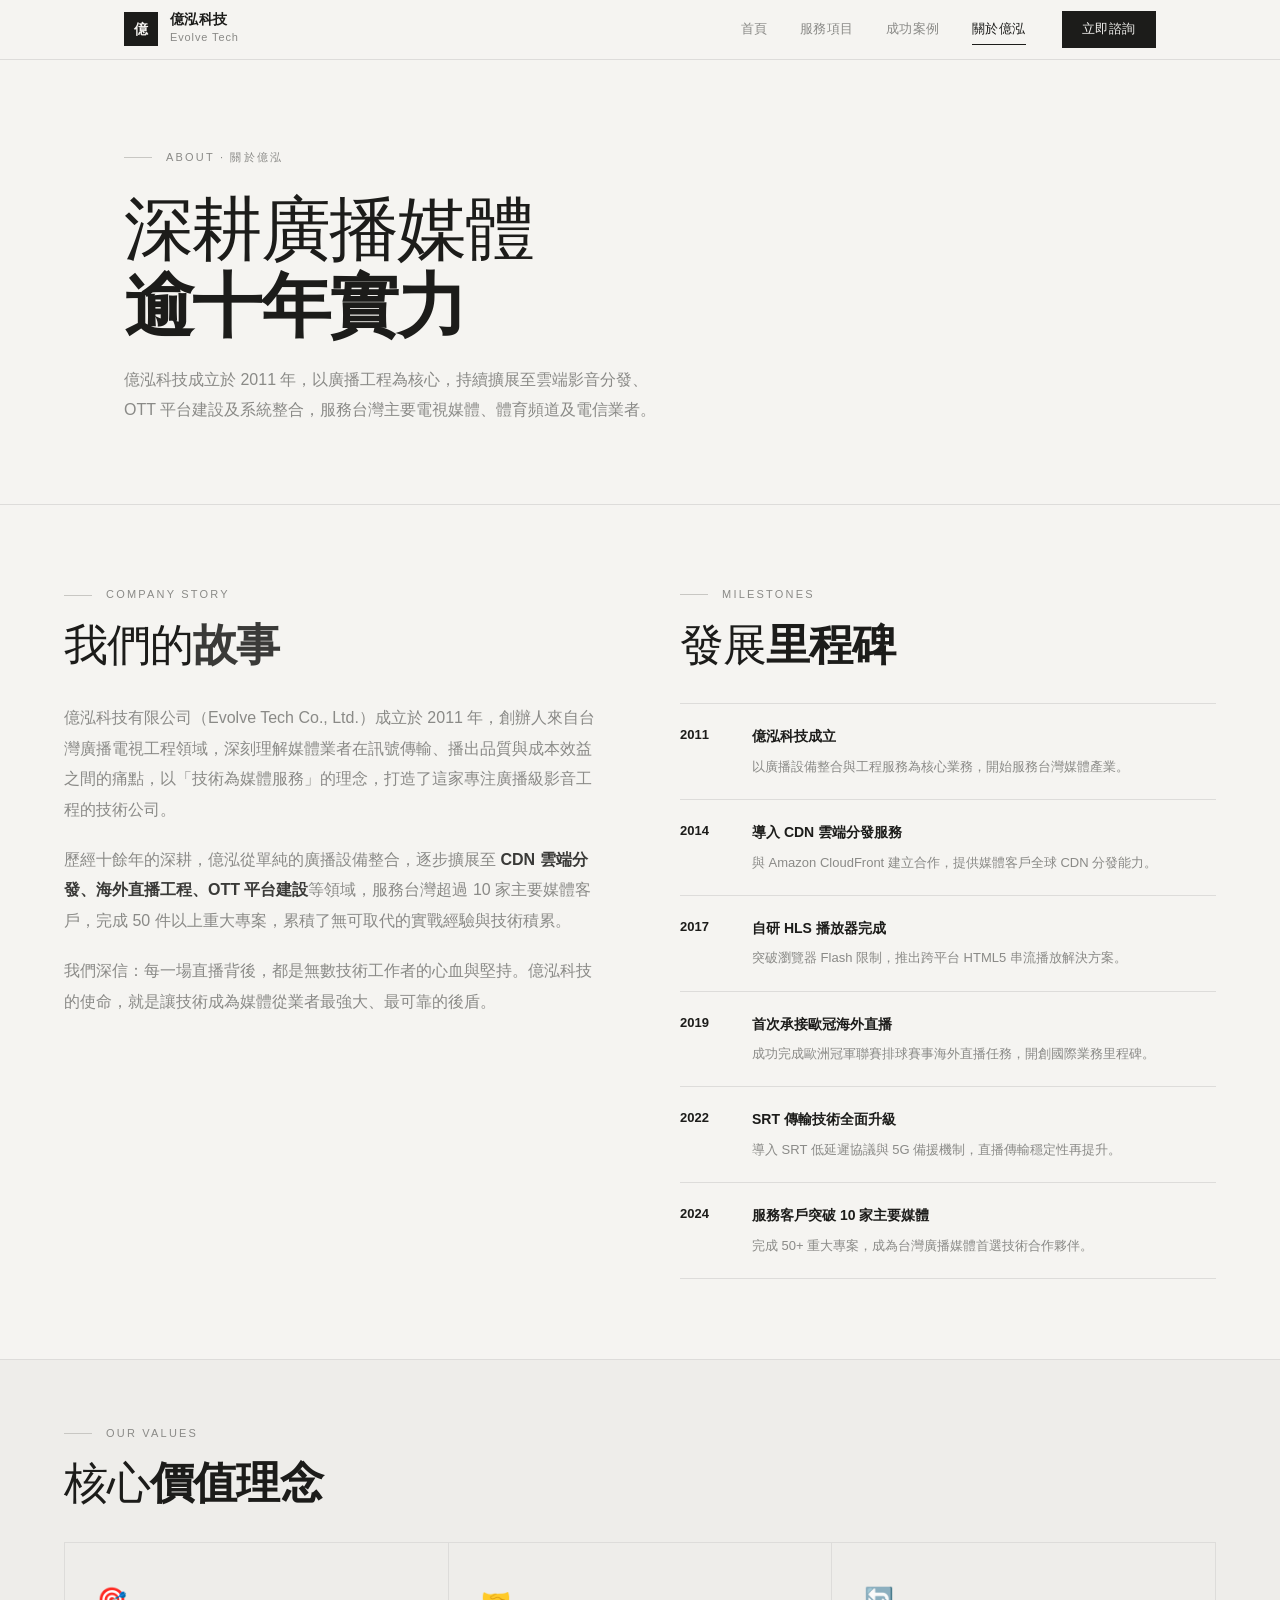
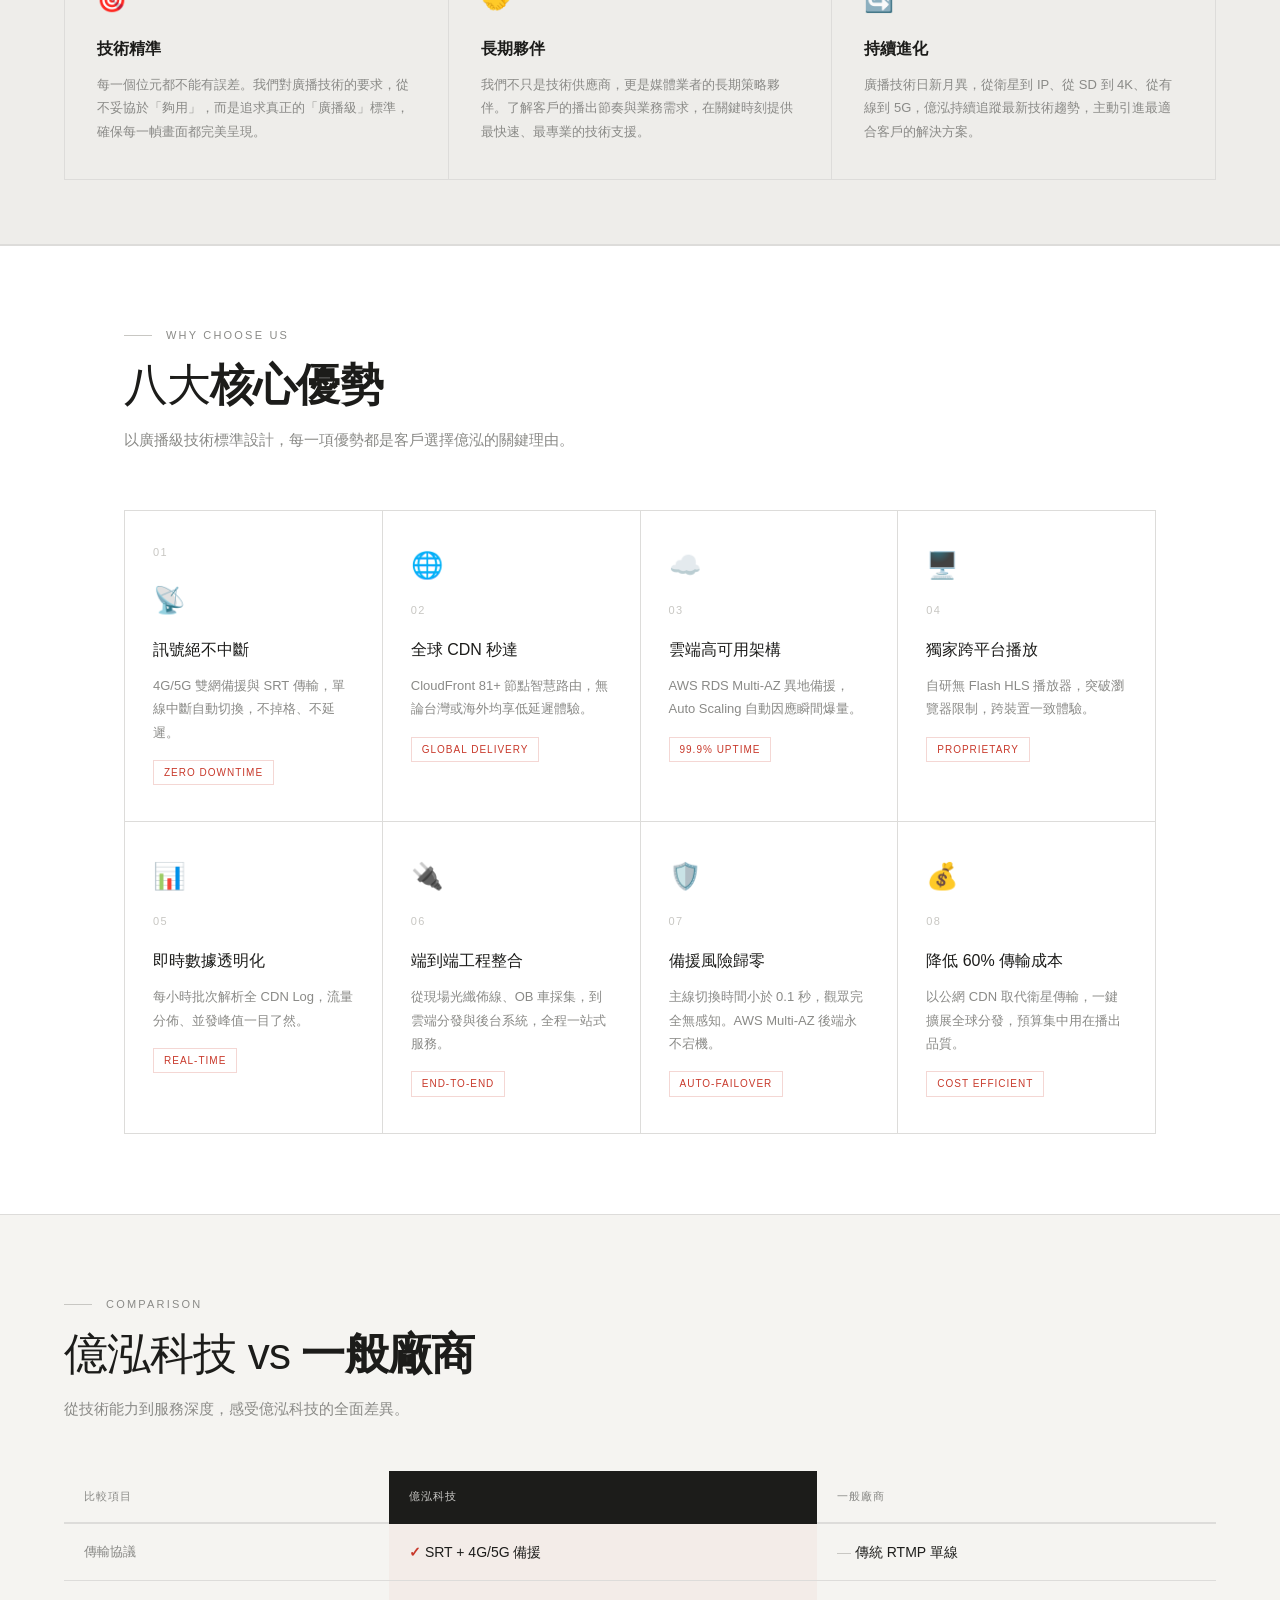
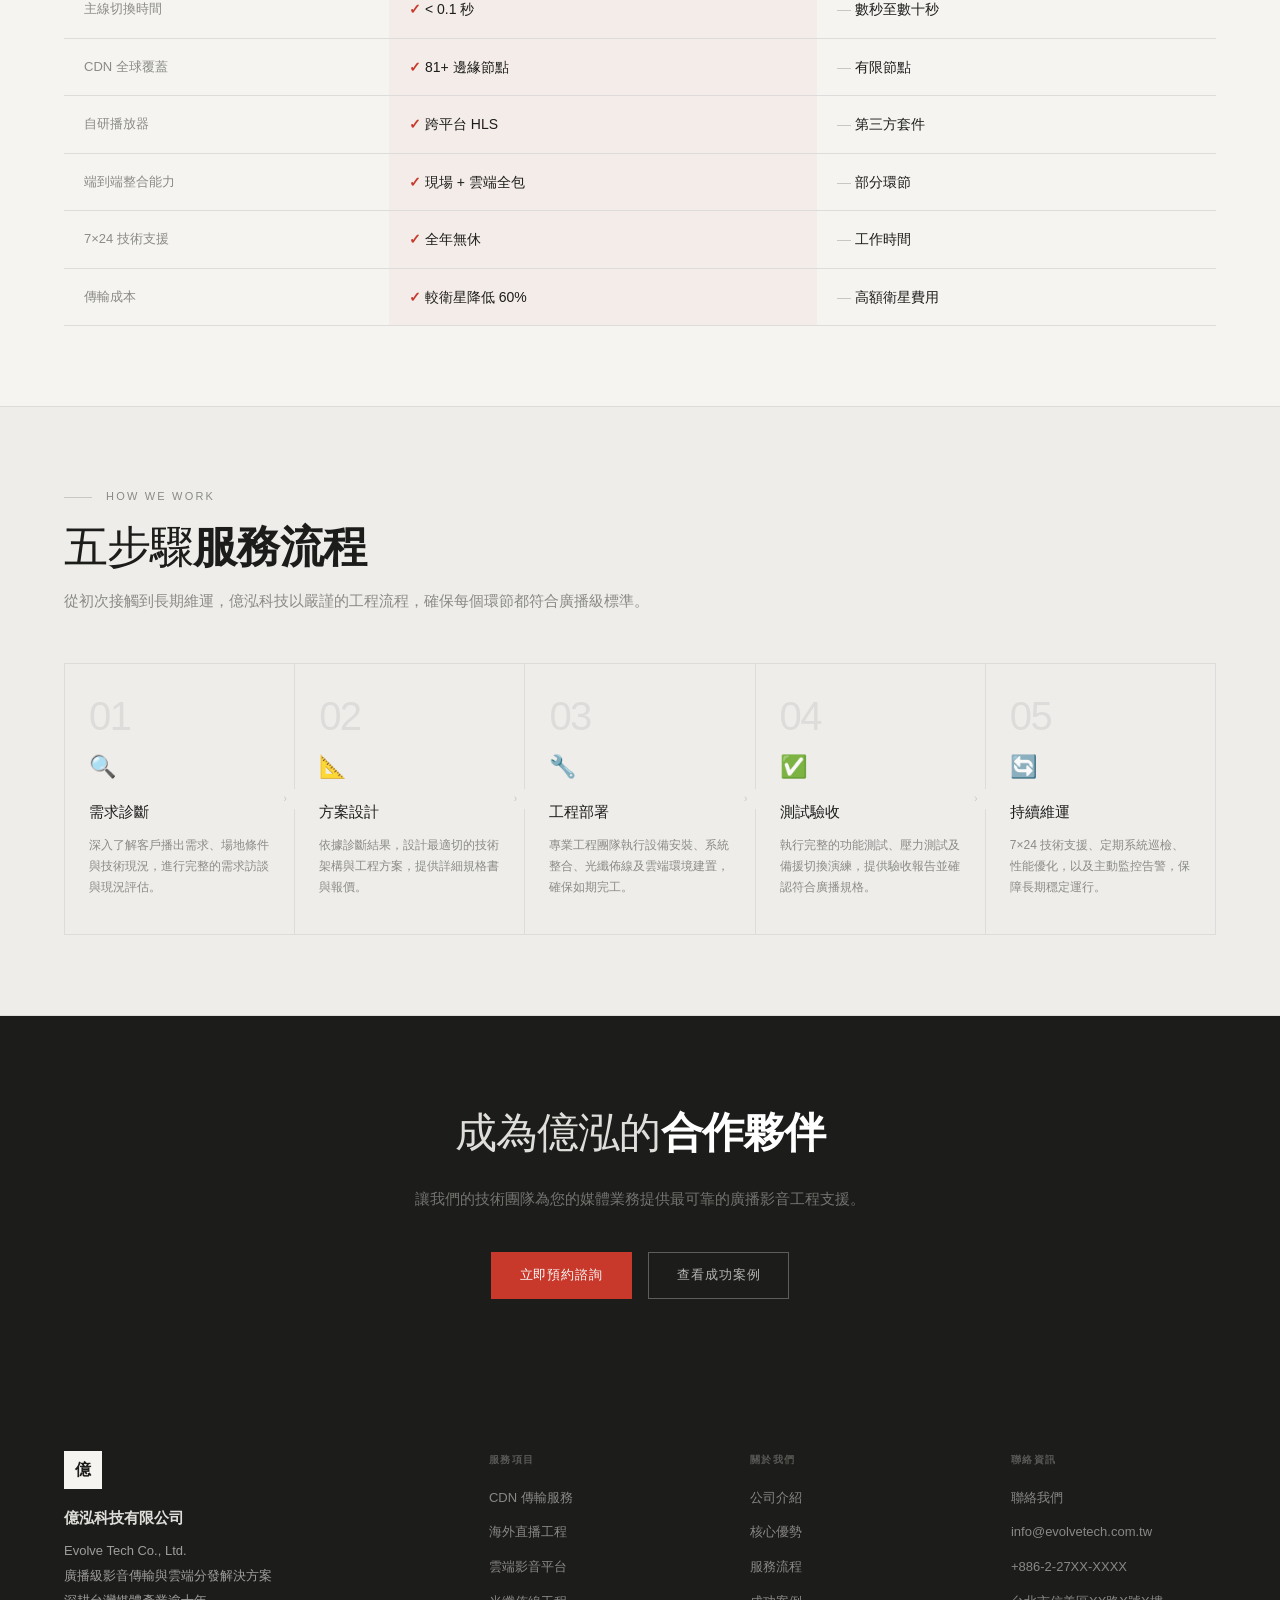
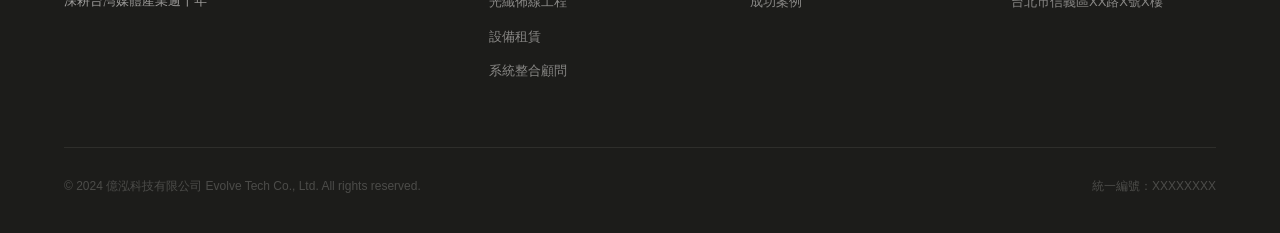
==== about.html @ 799d8d52 "Add multi-page website Add multi-page website" ====
<!DOCTYPE html>
<html lang="zh-Hant">
<head>
  <meta charset="UTF-8" />
  <meta name="viewport" content="width=device-width, initial-scale=1.0" />
  <title>關於億泓 | 億泓科技有限公司</title>
  <meta name="description" content="億泓科技成立於2011年，深耕台灣廣播媒體產業逾十年，提供廣播級影音傳輸與雲端分發解決方案。" />
  <link rel="stylesheet" href="style.css" />
  <style>
    /* ── STORY ── */
    .story-section {
      padding: 80px var(--pad-x);
      border-bottom: 1px solid var(--border);
    }
    .story-inner {
      max-width: var(--max-w); margin: 0 auto;
      display: grid; grid-template-columns: 1fr 1fr; gap: 80px; align-items: start;
    }
    .story-text p { font-size: 16px; color: var(--gray); line-height: 1.9; margin-bottom: 20px; }
    .story-text p:last-child { margin-bottom: 0; }
    .story-text strong { color: var(--ink2); font-weight: 600; }

    .timeline { margin-top: 0; }
    .tl-item {
      display: flex; gap: 24px; padding: 20px 0;
      border-bottom: 1px solid var(--border);
    }
    .tl-item:first-child { border-top: 1px solid var(--border); }
    .tl-year { font-size: 13px; font-weight: 600; color: var(--ink); flex-shrink: 0; width: 48px; }
    .tl-content strong { display: block; font-size: 14px; margin-bottom: 4px; }
    .tl-content span  { font-size: 13px; color: var(--gray); line-height: 1.6; }

    /* ── MISSION ── */
    .mission-strip {
      background: var(--bg2); border-bottom: 1px solid var(--border);
      padding: 64px var(--pad-x);
    }
    .mission-inner {
      max-width: var(--max-w); margin: 0 auto;
      display: grid; grid-template-columns: repeat(3,1fr); gap: 1px;
      background: var(--border); border: 1px solid var(--border);
    }
    .mission-card { background: var(--bg2); padding: 36px 32px; }
    .mission-card-icon { font-size: 24px; margin-bottom: 14px; }
    .mission-card h3 { font-size: 16px; font-weight: 600; margin-bottom: 10px; }
    .mission-card p  { font-size: 13px; color: var(--gray); line-height: 1.8; }

    /* ── STRENGTHS ── */
    #strengths { background: var(--white); }
    .str-grid {
      display: grid; grid-template-columns: repeat(4,1fr); gap: 1px;
      background: var(--border); border: 1px solid var(--border);
    }
    .str-card {
      background: var(--white); padding: 32px 28px 36px;
      transition: background .2s;
    }
    .str-card:hover { background: var(--bg2); }
    .str-card-num { font-size: 11px; letter-spacing: .12em; color: var(--lgray); margin-bottom: 16px; }
    .str-card-icon { font-size: 26px; margin-bottom: 12px; }
    .str-card h3 { font-size: 16px; font-weight: 500; margin-bottom: 10px; }
    .str-card p  { font-size: 13px; color: var(--gray); line-height: 1.8; }
    .str-card-tag {
      margin-top: 16px; display: inline-flex;
      font-size: 10px; letter-spacing: .1em; color: var(--red);
      border: 1px solid rgba(200,57,43,.2); padding: 3px 10px;
    }

    /* ── WHY US ── */
    .why-section {
      padding: 80px var(--pad-x);
      border-top: 1px solid var(--border);
    }
    .why-inner { max-width: var(--max-w); margin: 0 auto; }
    .compare-table { width: 100%; border-collapse: collapse; margin-top: 48px; }
    .compare-table th {
      padding: 16px 20px; text-align: left;
      font-size: 11px; letter-spacing: .1em; color: var(--gray);
      border-bottom: 2px solid var(--border); font-weight: 400;
    }
    .compare-table th.ours {
      background: var(--ink); color: rgba(245,244,241,.8);
      border-bottom-color: var(--ink);
    }
    .compare-table td {
      padding: 16px 20px; font-size: 14px;
      border-bottom: 1px solid var(--border); vertical-align: middle;
    }
    .compare-table td.ours { background: rgba(200,57,43,.04); }
    .compare-table td:first-child { color: var(--gray); font-size: 13px; }
    .check { color: var(--red); font-weight: 700; }
    .cross { color: var(--lgray); }

    /* ── WORKFLOW ── */
    #workflow {
      background: var(--bg2);
      border-top: 1px solid var(--border);
      border-bottom: 1px solid var(--border);
      padding: 80px var(--pad-x);
    }
    .wf-inner { max-width: var(--max-w); margin: 0 auto; }
    .wf-steps {
      display: grid; grid-template-columns: repeat(5,1fr); gap: 1px;
      background: var(--border); border: 1px solid var(--border);
      margin-top: 48px;
    }
    .wf-step {
      background: var(--bg2); padding: 32px 24px 36px;
      position: relative;
    }
    .wf-step-n {
      font-size: 40px; font-weight: 200; color: var(--border);
      letter-spacing: -.04em; line-height: 1; margin-bottom: 12px;
    }
    .wf-step-icon { font-size: 22px; margin-bottom: 12px; }
    .wf-step h3 { font-size: 15px; font-weight: 500; margin-bottom: 10px; }
    .wf-step p  { font-size: 12px; color: var(--gray); line-height: 1.75; }
    .wf-arrow {
      position: absolute; right: -1px; top: 50%; transform: translateY(-50%);
      width: 20px; height: 20px; background: var(--bg2);
      display: flex; align-items: center; justify-content: center;
      font-size: 10px; color: var(--lgray); z-index: 1;
    }
    .wf-step:last-child .wf-arrow { display: none; }

    /* ── CTA ── */
    .about-cta {
      padding: 80px var(--pad-x); text-align: center;
      background: var(--ink);
    }
    .about-cta-inner { max-width: 560px; margin: 0 auto; }
    .about-cta h2 {
      font-size: clamp(26px,3.5vw,42px); font-weight: 200;
      letter-spacing: -.02em; color: rgba(245,244,241,.9); margin-bottom: 16px;
    }
    .about-cta h2 strong { font-weight: 700; color: #fff; }
    .about-cta p { font-size: 15px; color: rgba(245,244,241,.4); margin-bottom: 40px; line-height: 1.8; }

    @media (max-width: 900px) {
      .story-inner { grid-template-columns: 1fr; gap: 48px; }
      .mission-inner { grid-template-columns: 1fr; }
      .str-grid { grid-template-columns: repeat(2,1fr); }
      .wf-steps { grid-template-columns: 1fr; }
      .wf-arrow { display: none; }
    }
    @media (max-width: 600px) {
      .str-grid { grid-template-columns: 1fr; }
      .compare-table { font-size: 12px; }
      .compare-table td, .compare-table th { padding: 12px 10px; }
    }
  </style>
</head>
<body>

<!-- ── NAV ── -->
<nav id="nav">
  <div class="nav-inner">
    <a class="nav-logo" href="index.html">
      <div class="nav-logo-icon">億</div>
      <div class="nav-logo-text">
        <div class="nm">億泓科技</div>
        <div class="en">Evolve Tech</div>
      </div>
    </a>
    <div class="nav-links">
      <a href="index.html">首頁</a>
      <a href="services.html">服務項目</a>
      <a href="cases.html">成功案例</a>
      <a href="about.html" class="active">關於億泓</a>
      <a href="contact.html" class="nav-cta">立即諮詢</a>
    </div>
    <button class="nav-ham" id="ham" aria-label="選單">
      <span></span><span></span><span></span>
    </button>
  </div>
</nav>
<div id="nav-mobile">
  <a href="index.html">首頁</a>
  <a href="services.html">服務項目</a>
  <a href="cases.html">成功案例</a>
  <a href="about.html" class="active">關於億泓</a>
  <a href="contact.html" class="m-cta">立即諮詢</a>
</div>

<!-- ── PAGE HERO ── -->
<div class="page-hero-border">
  <div class="page-hero">
    <div class="ph-label fbi">ABOUT · 關於億泓</div>
    <h1 class="fbi">深耕廣播媒體<br><strong>逾十年實力</strong></h1>
    <p class="ph-desc fbi">億泓科技成立於 2011 年，以廣播工程為核心，持續擴展至雲端影音分發、OTT 平台建設及系統整合，服務台灣主要電視媒體、體育頻道及電信業者。</p>
  </div>
</div>

<!-- ── COMPANY STORY ── -->
<div class="story-section">
  <div class="story-inner">
    <div class="story-text">
      <div class="sec-label fbi">COMPANY STORY</div>
      <h2 class="sec-title fbi" style="margin-bottom:32px;">我們的<strong>故事</strong></h2>
      <p class="fbi">億泓科技有限公司（Evolve Tech Co., Ltd.）成立於 2011 年，創辦人來自台灣廣播電視工程領域，深刻理解媒體業者在訊號傳輸、播出品質與成本效益之間的痛點，以「技術為媒體服務」的理念，打造了這家專注廣播級影音工程的技術公司。</p>
      <p class="fbi">歷經十餘年的深耕，億泓從單純的廣播設備整合，逐步擴展至 <strong>CDN 雲端分發、海外直播工程、OTT 平台建設</strong>等領域，服務台灣超過 10 家主要媒體客戶，完成 50 件以上重大專案，累積了無可取代的實戰經驗與技術積累。</p>
      <p class="fbi">我們深信：每一場直播背後，都是無數技術工作者的心血與堅持。億泓科技的使命，就是讓技術成為媒體從業者最強大、最可靠的後盾。</p>
    </div>
    <div>
      <div class="sec-label fbi">MILESTONES</div>
      <h2 class="sec-title fbi" style="margin-bottom:32px;">發展<strong>里程碑</strong></h2>
      <div class="timeline">
        <div class="tl-item fbi">
          <div class="tl-year">2011</div>
          <div class="tl-content">
            <strong>億泓科技成立</strong>
            <span>以廣播設備整合與工程服務為核心業務，開始服務台灣媒體產業。</span>
          </div>
        </div>
        <div class="tl-item fbi">
          <div class="tl-year">2014</div>
          <div class="tl-content">
            <strong>導入 CDN 雲端分發服務</strong>
            <span>與 Amazon CloudFront 建立合作，提供媒體客戶全球 CDN 分發能力。</span>
          </div>
        </div>
        <div class="tl-item fbi">
          <div class="tl-year">2017</div>
          <div class="tl-content">
            <strong>自研 HLS 播放器完成</strong>
            <span>突破瀏覽器 Flash 限制，推出跨平台 HTML5 串流播放解決方案。</span>
          </div>
        </div>
        <div class="tl-item fbi">
          <div class="tl-year">2019</div>
          <div class="tl-content">
            <strong>首次承接歐冠海外直播</strong>
            <span>成功完成歐洲冠軍聯賽排球賽事海外直播任務，開創國際業務里程碑。</span>
          </div>
        </div>
        <div class="tl-item fbi">
          <div class="tl-year">2022</div>
          <div class="tl-content">
            <strong>SRT 傳輸技術全面升級</strong>
            <span>導入 SRT 低延遲協議與 5G 備援機制，直播傳輸穩定性再提升。</span>
          </div>
        </div>
        <div class="tl-item fbi">
          <div class="tl-year">2024</div>
          <div class="tl-content">
            <strong>服務客戶突破 10 家主要媒體</strong>
            <span>完成 50+ 重大專案，成為台灣廣播媒體首選技術合作夥伴。</span>
          </div>
        </div>
      </div>
    </div>
  </div>
</div>

<!-- ── MISSION CARDS ── -->
<div class="mission-strip">
  <div style="max-width:var(--max-w); margin:0 auto; margin-bottom:32px;">
    <div class="sec-label fbi">OUR VALUES</div>
    <h2 class="sec-title fbi">核心<strong>價值理念</strong></h2>
  </div>
  <div class="mission-inner">
    <div class="mission-card fbi">
      <div class="mission-card-icon">🎯</div>
      <h3>技術精準</h3>
      <p>每一個位元都不能有誤差。我們對廣播技術的要求，從不妥協於「夠用」，而是追求真正的「廣播級」標準，確保每一幀畫面都完美呈現。</p>
    </div>
    <div class="mission-card fbi">
      <div class="mission-card-icon">🤝</div>
      <h3>長期夥伴</h3>
      <p>我們不只是技術供應商，更是媒體業者的長期策略夥伴。了解客戶的播出節奏與業務需求，在關鍵時刻提供最快速、最專業的技術支援。</p>
    </div>
    <div class="mission-card fbi">
      <div class="mission-card-icon">🔄</div>
      <h3>持續進化</h3>
      <p>廣播技術日新月異，從衛星到 IP、從 SD 到 4K、從有線到 5G，億泓持續追蹤最新技術趨勢，主動引進最適合客戶的解決方案。</p>
    </div>
  </div>
</div>

<!-- ── STRENGTHS ── -->
<section id="strengths" style="padding: 80px 0; border-top: 1px solid var(--border);">
  <div class="sec" style="padding-top:0; padding-bottom:0;">
    <div class="sec-hd">
      <div class="sec-label fbi">WHY CHOOSE US</div>
      <h2 class="sec-title fbi">八大<strong>核心優勢</strong></h2>
      <p class="sec-desc fbi">以廣播級技術標準設計，每一項優勢都是客戶選擇億泓的關鍵理由。</p>
    </div>
    <div class="str-grid">
      <div class="str-card fbi">
        <div class="str-card-num">01</div>
        <div class="str-card-icon">📡</div>
        <h3>訊號絕不中斷</h3>
        <p>4G/5G 雙網備援與 SRT 傳輸，單線中斷自動切換，不掉格、不延遲。</p>
        <span class="str-card-tag">ZERO DOWNTIME</span>
      </div>
      <div class="str-card fbi">
        <div class="str-card-icon">🌐</div>
        <div class="str-card-num">02</div>
        <h3>全球 CDN 秒達</h3>
        <p>CloudFront 81+ 節點智慧路由，無論台灣或海外均享低延遲體驗。</p>
        <span class="str-card-tag">GLOBAL DELIVERY</span>
      </div>
      <div class="str-card fbi">
        <div class="str-card-icon">☁️</div>
        <div class="str-card-num">03</div>
        <h3>雲端高可用架構</h3>
        <p>AWS RDS Multi-AZ 異地備援，Auto Scaling 自動因應瞬間爆量。</p>
        <span class="str-card-tag">99.9% UPTIME</span>
      </div>
      <div class="str-card fbi">
        <div class="str-card-icon">🖥️</div>
        <div class="str-card-num">04</div>
        <h3>獨家跨平台播放</h3>
        <p>自研無 Flash HLS 播放器，突破瀏覽器限制，跨裝置一致體驗。</p>
        <span class="str-card-tag">PROPRIETARY</span>
      </div>
      <div class="str-card fbi">
        <div class="str-card-icon">📊</div>
        <div class="str-card-num">05</div>
        <h3>即時數據透明化</h3>
        <p>每小時批次解析全 CDN Log，流量分佈、並發峰值一目了然。</p>
        <span class="str-card-tag">REAL-TIME</span>
      </div>
      <div class="str-card fbi">
        <div class="str-card-icon">🔌</div>
        <div class="str-card-num">06</div>
        <h3>端到端工程整合</h3>
        <p>從現場光纖佈線、OB 車採集，到雲端分發與後台系統，全程一站式服務。</p>
        <span class="str-card-tag">END-TO-END</span>
      </div>
      <div class="str-card fbi">
        <div class="str-card-icon">🛡️</div>
        <div class="str-card-num">07</div>
        <h3>備援風險歸零</h3>
        <p>主線切換時間小於 0.1 秒，觀眾完全無感知。AWS Multi-AZ 後端永不宕機。</p>
        <span class="str-card-tag">AUTO-FAILOVER</span>
      </div>
      <div class="str-card fbi">
        <div class="str-card-icon">💰</div>
        <div class="str-card-num">08</div>
        <h3>降低 60% 傳輸成本</h3>
        <p>以公網 CDN 取代衛星傳輸，一鍵擴展全球分發，預算集中用在播出品質。</p>
        <span class="str-card-tag">COST EFFICIENT</span>
      </div>
    </div>
  </div>
</section>

<!-- ── WHY US COMPARISON ── -->
<div class="why-section">
  <div class="why-inner">
    <div class="sec-label fbi">COMPARISON</div>
    <h2 class="sec-title fbi">億泓科技 vs <strong>一般廠商</strong></h2>
    <p class="sec-desc fbi">從技術能力到服務深度，感受億泓科技的全面差異。</p>
    <table class="compare-table fbi">
      <thead>
        <tr>
          <th>比較項目</th>
          <th class="ours">億泓科技</th>
          <th>一般廠商</th>
        </tr>
      </thead>
      <tbody>
        <tr>
          <td>傳輸協議</td>
          <td class="ours"><span class="check">✓</span> SRT + 4G/5G 備援</td>
          <td><span class="cross">—</span> 傳統 RTMP 單線</td>
        </tr>
        <tr>
          <td>主線切換時間</td>
          <td class="ours"><span class="check">✓</span> &lt; 0.1 秒</td>
          <td><span class="cross">—</span> 數秒至數十秒</td>
        </tr>
        <tr>
          <td>CDN 全球覆蓋</td>
          <td class="ours"><span class="check">✓</span> 81+ 邊緣節點</td>
          <td><span class="cross">—</span> 有限節點</td>
        </tr>
        <tr>
          <td>自研播放器</td>
          <td class="ours"><span class="check">✓</span> 跨平台 HLS</td>
          <td><span class="cross">—</span> 第三方套件</td>
        </tr>
        <tr>
          <td>端到端整合能力</td>
          <td class="ours"><span class="check">✓</span> 現場 + 雲端全包</td>
          <td><span class="cross">—</span> 部分環節</td>
        </tr>
        <tr>
          <td>7×24 技術支援</td>
          <td class="ours"><span class="check">✓</span> 全年無休</td>
          <td><span class="cross">—</span> 工作時間</td>
        </tr>
        <tr>
          <td>傳輸成本</td>
          <td class="ours"><span class="check">✓</span> 較衛星降低 60%</td>
          <td><span class="cross">—</span> 高額衛星費用</td>
        </tr>
      </tbody>
    </table>
  </div>
</div>

<!-- ── WORKFLOW ── -->
<section id="workflow">
  <div class="wf-inner">
    <div class="sec-label fbi">HOW WE WORK</div>
    <h2 class="sec-title fbi">五步驟<strong>服務流程</strong></h2>
    <p class="sec-desc fbi">從初次接觸到長期維運，億泓科技以嚴謹的工程流程，確保每個環節都符合廣播級標準。</p>
    <div class="wf-steps">
      <div class="wf-step fbi">
        <div class="wf-step-n">01</div>
        <div class="wf-step-icon">🔍</div>
        <h3>需求診斷</h3>
        <p>深入了解客戶播出需求、場地條件與技術現況，進行完整的需求訪談與現況評估。</p>
        <div class="wf-arrow">›</div>
      </div>
      <div class="wf-step fbi">
        <div class="wf-step-n">02</div>
        <div class="wf-step-icon">📐</div>
        <h3>方案設計</h3>
        <p>依據診斷結果，設計最適切的技術架構與工程方案，提供詳細規格書與報價。</p>
        <div class="wf-arrow">›</div>
      </div>
      <div class="wf-step fbi">
        <div class="wf-step-n">03</div>
        <div class="wf-step-icon">🔧</div>
        <h3>工程部署</h3>
        <p>專業工程團隊執行設備安裝、系統整合、光纖佈線及雲端環境建置，確保如期完工。</p>
        <div class="wf-arrow">›</div>
      </div>
      <div class="wf-step fbi">
        <div class="wf-step-n">04</div>
        <div class="wf-step-icon">✅</div>
        <h3>測試驗收</h3>
        <p>執行完整的功能測試、壓力測試及備援切換演練，提供驗收報告並確認符合廣播規格。</p>
        <div class="wf-arrow">›</div>
      </div>
      <div class="wf-step fbi">
        <div class="wf-step-n">05</div>
        <div class="wf-step-icon">🔄</div>
        <h3>持續維運</h3>
        <p>7×24 技術支援、定期系統巡檢、性能優化，以及主動監控告警，保障長期穩定運行。</p>
        <div class="wf-arrow">›</div>
      </div>
    </div>
  </div>
</section>

<!-- ── CTA ── -->
<div class="about-cta">
  <div class="about-cta-inner">
    <h2 class="fbi">成為億泓的<strong>合作夥伴</strong></h2>
    <p class="fbi">讓我們的技術團隊為您的媒體業務提供最可靠的廣播影音工程支援。</p>
    <div style="display:flex; gap:16px; justify-content:center; flex-wrap:wrap;" class="fbi">
      <a href="contact.html" class="btn btn-red">立即預約諮詢</a>
      <a href="cases.html" class="btn btn-ghost">查看成功案例</a>
    </div>
  </div>
</div>

<!-- ── FOOTER ── -->
<footer>
  <div class="footer-inner">
    <div class="footer-top">
      <div>
        <div class="f-logo-icon">億</div>
        <div class="f-logo-name">億泓科技有限公司</div>
        <div class="f-logo-desc">Evolve Tech Co., Ltd.<br>廣播級影音傳輸與雲端分發解決方案<br>深耕台灣媒體產業逾十年</div>
      </div>
      <div class="f-col">
        <h4>服務項目</h4>
        <a href="services.html#cdn">CDN 傳輸服務</a>
        <a href="services.html#live">海外直播工程</a>
        <a href="services.html#cloud">雲端影音平台</a>
        <a href="services.html#fiber">光纖佈線工程</a>
        <a href="services.html#equip">設備租賃</a>
        <a href="services.html#si">系統整合顧問</a>
      </div>
      <div class="f-col">
        <h4>關於我們</h4>
        <a href="about.html">公司介紹</a>
        <a href="#strengths">核心優勢</a>
        <a href="#workflow">服務流程</a>
        <a href="cases.html">成功案例</a>
      </div>
      <div class="f-col">
        <h4>聯絡資訊</h4>
        <a href="contact.html">聯絡我們</a>
        <a href="mailto:info@evolvetech.com.tw">info@evolvetech.com.tw</a>
        <a href="tel:+886227xxxxxx">+886-2-27XX-XXXX</a>
        <a href="#">台北市信義區XX路X號X樓</a>
      </div>
    </div>
    <div class="footer-bottom">
      <span>© 2024 億泓科技有限公司 Evolve Tech Co., Ltd. All rights reserved.</span>
      <span>統一編號：XXXXXXXX</span>
    </div>
  </div>
</footer>

<script>
  const ham = document.getElementById('ham');
  const mob = document.getElementById('nav-mobile');
  ham.addEventListener('click', () => {
    ham.classList.toggle('open');
    mob.classList.toggle('open');
  });
  const io = new IntersectionObserver(entries => {
    entries.forEach(e => {
      if (!e.isIntersecting) return;
      const el = e.target;
      const sib = el.closest('.str-grid, .wf-steps, .mission-inner, .timeline');
      if (sib) {
        const idx = Array.from(sib.children).indexOf(el);
        el.style.animationDelay = (idx * 0.06) + 's';
      }
      el.classList.add('go');
      io.unobserve(el);
    });
  }, { threshold: 0.08 });
  document.querySelectorAll('.fbi').forEach(el => io.observe(el));
</script>
</body>
</html>
---- style.css ----
/* ══════════════════════════════════════════════
   億泓科技官網 · 共用樣式  Evolve Tech Co., Ltd.
   ══════════════════════════════════════════════ */

*, *::before, *::after { box-sizing: border-box; margin: 0; padding: 0; }

:root {
  --bg:      #f5f4f1;
  --bg2:     #eeedea;
  --bg3:     #e5e4e0;
  --white:   #ffffff;
  --ink:     #1c1c1a;
  --ink2:    #3a3a38;
  --gray:    #8a8a87;
  --lgray:   #c8c7c3;
  --border:  #dddcda;
  --red:     #c8392b;
  --red-l:   rgba(200,57,43,.08);
  --nav-h:   60px;
  --max-w:   1160px;
  --pad-x:   5%;
}

html { scroll-behavior: smooth; }
body {
  font-family: 'Helvetica Neue', 'Hiragino Sans', 'Microsoft JhengHei', sans-serif;
  background: var(--bg); color: var(--ink);
  line-height: 1.75; overflow-x: hidden; font-size: 15px;
  -webkit-font-smoothing: antialiased;
}
a { color: inherit; text-decoration: none; }
img { max-width: 100%; display: block; }
::selection { background: rgba(200,57,43,.12); }

/* ── ANIMATIONS ──────────────────────────── */
@keyframes fadeBlurIn {
  from { opacity:0; transform:translateY(22px); filter:blur(7px); }
  to   { opacity:1; transform:translateY(0);    filter:blur(0);   }
}
@keyframes marqueeTick { to { transform: translateX(-50%); } }
@keyframes blinkDot { 0%,100%{opacity:1} 50%{opacity:.15} }

.fbi { opacity:0; }
.fbi.go { animation: fadeBlurIn .75s cubic-bezier(.25,.46,.45,.94) both; }

/* ── NAV ─────────────────────────────────── */
#nav {
  position: fixed; top:0; left:0; right:0; z-index:1000;
  height: var(--nav-h);
  background: rgba(245,244,241,.94);
  border-bottom: 1px solid var(--border);
  backdrop-filter: blur(20px);
  -webkit-backdrop-filter: blur(20px);
}
.nav-inner {
  max-width: var(--max-w); margin:0 auto;
  height:100%; padding:0 var(--pad-x);
  display:flex; align-items:center; justify-content:space-between;
}
.nav-logo { display:flex; align-items:center; gap:12px; }
.nav-logo-icon {
  width:34px; height:34px; background:var(--ink); color:var(--bg);
  display:flex; align-items:center; justify-content:center;
  font-size:14px; font-weight:700; letter-spacing:-.5px; flex-shrink:0;
}
.nav-logo-text .nm  { font-size:14px; font-weight:600; letter-spacing:.02em; line-height:1.2; }
.nav-logo-text .en  { font-size:11px; color:var(--gray); letter-spacing:.08em; }
.nav-links { display:flex; align-items:center; gap:32px; }
.nav-links a {
  font-size:13px; color:var(--gray); letter-spacing:.04em;
  transition:color .2s; position:relative;
}
.nav-links a:hover { color:var(--ink); }
.nav-links a.active { color:var(--ink); }
.nav-links a.active::after {
  content:''; position:absolute; bottom:-4px; left:0; right:0;
  height:1px; background:var(--ink);
}
.nav-cta {
  margin-left:4px; padding:7px 20px;
  background:var(--ink); color:var(--bg) !important;
  font-size:12px; letter-spacing:.08em;
  transition:background .2s !important;
}
.nav-cta:hover { background:var(--red) !important; color:#fff !important; }
.nav-cta::after { display:none !important; }

/* hamburger */
.nav-ham {
  display:none; flex-direction:column; gap:5px;
  cursor:pointer; padding:4px; background:none; border:none;
}
.nav-ham span { display:block; width:22px; height:1.5px; background:var(--ink); transition:.3s; }
.nav-ham.open span:nth-child(1) { transform:rotate(45deg) translate(4.5px,4.5px); }
.nav-ham.open span:nth-child(2) { opacity:0; }
.nav-ham.open span:nth-child(3) { transform:rotate(-45deg) translate(4.5px,-4.5px); }

/* mobile drawer */
#nav-mobile {
  display:none; position:fixed; top:var(--nav-h); left:0; right:0;
  background:var(--bg); border-bottom:1px solid var(--border);
  padding:28px var(--pad-x) 36px; z-index:999;
  flex-direction:column; gap:22px;
}
#nav-mobile.open { display:flex; }
#nav-mobile a { font-size:20px; font-weight:200; color:var(--gray); letter-spacing:.02em; transition:color .2s; }
#nav-mobile a:hover, #nav-mobile a.active { color:var(--ink); }
#nav-mobile .m-cta {
  display:inline-flex; padding:12px 28px;
  background:var(--ink); color:var(--bg);
  font-size:13px; letter-spacing:.08em; margin-top:8px; align-self:flex-start;
}

/* ── FOOTER ──────────────────────────────── */
footer {
  background:var(--ink); color:rgba(245,244,241,.6);
  padding:72px var(--pad-x) 36px;
}
.footer-inner { max-width:var(--max-w); margin:0 auto; }
.footer-top {
  display:grid; grid-template-columns:1.8fr 1fr 1fr 1fr;
  gap:56px; margin-bottom:52px;
}
.f-logo-icon {
  width:38px; height:38px; background:var(--bg); color:var(--ink);
  display:flex; align-items:center; justify-content:center;
  font-size:16px; font-weight:700; margin-bottom:16px;
}
.f-logo-name { font-size:15px; font-weight:600; color:rgba(245,244,241,.9); margin-bottom:8px; }
.f-logo-desc { font-size:13px; line-height:1.9; }
.f-col h4 {
  font-size:10px; letter-spacing:.15em; text-transform:uppercase;
  color:rgba(245,244,241,.28); margin-bottom:18px;
}
.f-col a {
  display:block; font-size:13px;
  color:rgba(245,244,241,.5); margin-bottom:12px; transition:color .2s;
}
.f-col a:hover { color:rgba(245,244,241,.9); }
.footer-bottom {
  border-top:1px solid rgba(245,244,241,.08); padding-top:28px;
  display:flex; justify-content:space-between; align-items:center;
  font-size:12px; color:rgba(245,244,241,.22);
}

/* ── PAGE HERO (sub-pages) ───────────────── */
.page-hero {
  padding: calc(var(--nav-h) + 88px) var(--pad-x) 80px;
  max-width:var(--max-w); margin:0 auto;
}
.page-hero-border { border-bottom:1px solid var(--border); }
.ph-label {
  display:flex; align-items:center; gap:14px;
  font-size:11px; letter-spacing:.2em; color:var(--gray);
  margin-bottom:24px;
}
.ph-label::before { content:''; width:28px; height:1px; background:var(--lgray); }
.page-hero h1 {
  font-size:clamp(42px,6vw,70px); font-weight:200;
  letter-spacing:-.025em; line-height:1.1; margin-bottom:20px;
}
.page-hero h1 strong { font-weight:700; }
.page-hero .ph-desc { font-size:16px; color:var(--gray); max-width:540px; line-height:1.85; }

/* ── SECTION UTILS ───────────────────────── */
.sec { padding:80px var(--pad-x); max-width:var(--max-w); margin:0 auto; }
.sec-label {
  display:flex; align-items:center; gap:14px;
  font-size:11px; letter-spacing:.2em; color:var(--gray); margin-bottom:14px;
}
.sec-label::before { content:''; width:28px; height:1px; background:var(--lgray); }
.sec-title { font-size:clamp(28px,4vw,44px); font-weight:200; letter-spacing:-.02em; line-height:1.2; margin-bottom:14px; }
.sec-title strong { font-weight:700; }
.sec-desc { font-size:15px; color:var(--gray); line-height:1.85; }
.sec-hd { margin-bottom:56px; }

/* ── BUTTONS ─────────────────────────────── */
.btn {
  display:inline-flex; align-items:center; gap:8px;
  padding:11px 28px; font-size:13px; letter-spacing:.07em;
  border:1px solid var(--ink); color:var(--ink);
  background:transparent; transition:background .2s, color .2s; cursor:pointer;
}
.btn:hover { background:var(--ink); color:var(--bg); }
.btn-solid { background:var(--ink); color:var(--bg); }
.btn-solid:hover { background:var(--red); border-color:var(--red); }
.btn-red { background:var(--red); color:#fff; border-color:var(--red); }
.btn-red:hover { background:#a52d21; border-color:#a52d21; }
.btn-ghost { border-color:rgba(245,244,241,.3); color:rgba(245,244,241,.7); }
.btn-ghost:hover { background:rgba(245,244,241,.1); color:#fff; border-color:rgba(245,244,241,.5); }

/* ── STATS BAND ──────────────────────────── */
.stats-band {
  background:var(--white);
  border-top:1px solid var(--border);
  border-bottom:1px solid var(--border);
}
.stats-inner {
  max-width:var(--max-w); margin:0 auto; padding:0 var(--pad-x);
  display:grid; grid-template-columns:repeat(4,1fr);
}
.stat-item {
  padding:44px 36px;
  border-right:1px solid var(--border);
}
.stat-item:last-child { border-right:none; }
.stat-num {
  font-size:clamp(36px,4vw,54px); font-weight:200;
  letter-spacing:-.03em; color:var(--ink); line-height:1;
  display:flex; align-items:baseline; gap:2px;
}
.stat-num em { font-style:normal; font-size:.52em; font-weight:300; margin-left:1px; }
.stat-label { font-size:13px; color:var(--gray); margin-top:10px; }

/* ── CLIENT MARQUEE ──────────────────────── */
.marquee-wrap {
  overflow:hidden;
  border-top:1px solid var(--border);
  border-bottom:1px solid var(--border);
  background:var(--bg); padding:18px 0;
}
.marquee-track {
  display:flex; width:max-content;
  animation:marqueeTick 26s linear infinite;
}
.marquee-item {
  font-size:12px; letter-spacing:.12em; color:var(--lgray);
  padding:0 40px; white-space:nowrap;
  border-right:1px solid var(--border);
  display:flex; align-items:center;
}

/* ── DIVIDER ─────────────────────────────── */
.hr { border:none; border-top:1px solid var(--border); }
.dark-strip {
  background:var(--ink); color:rgba(245,244,241,.8);
  padding:80px var(--pad-x);
}
.dark-strip-inner { max-width:var(--max-w); margin:0 auto; }

/* ── RESPONSIVE ──────────────────────────── */
@media (max-width:900px) {
  :root { --pad-x: 6%; }
  .nav-links { display:none; }
  .nav-ham   { display:flex; }
  .footer-top { grid-template-columns:1fr 1fr; gap:36px; }
  footer { padding:52px var(--pad-x) 32px; }
  .page-hero { padding: calc(var(--nav-h) + 56px) var(--pad-x) 56px; }
  .sec { padding:56px var(--pad-x); }
  .stats-inner { grid-template-columns:repeat(2,1fr); }
  .stat-item:nth-child(2) { border-right:none; }
  .stat-item:nth-child(3) { border-top:1px solid var(--border); border-right:1px solid var(--border); }
  .stat-item:nth-child(4) { border-top:1px solid var(--border); border-right:none; }
}
@media (max-width:600px) {
  .footer-top { grid-template-columns:1fr; gap:32px; }
  .footer-bottom { flex-direction:column; gap:10px; text-align:center; }
  .stats-inner { grid-template-columns:1fr 1fr; }
  .dark-strip { padding:56px var(--pad-x); }
}
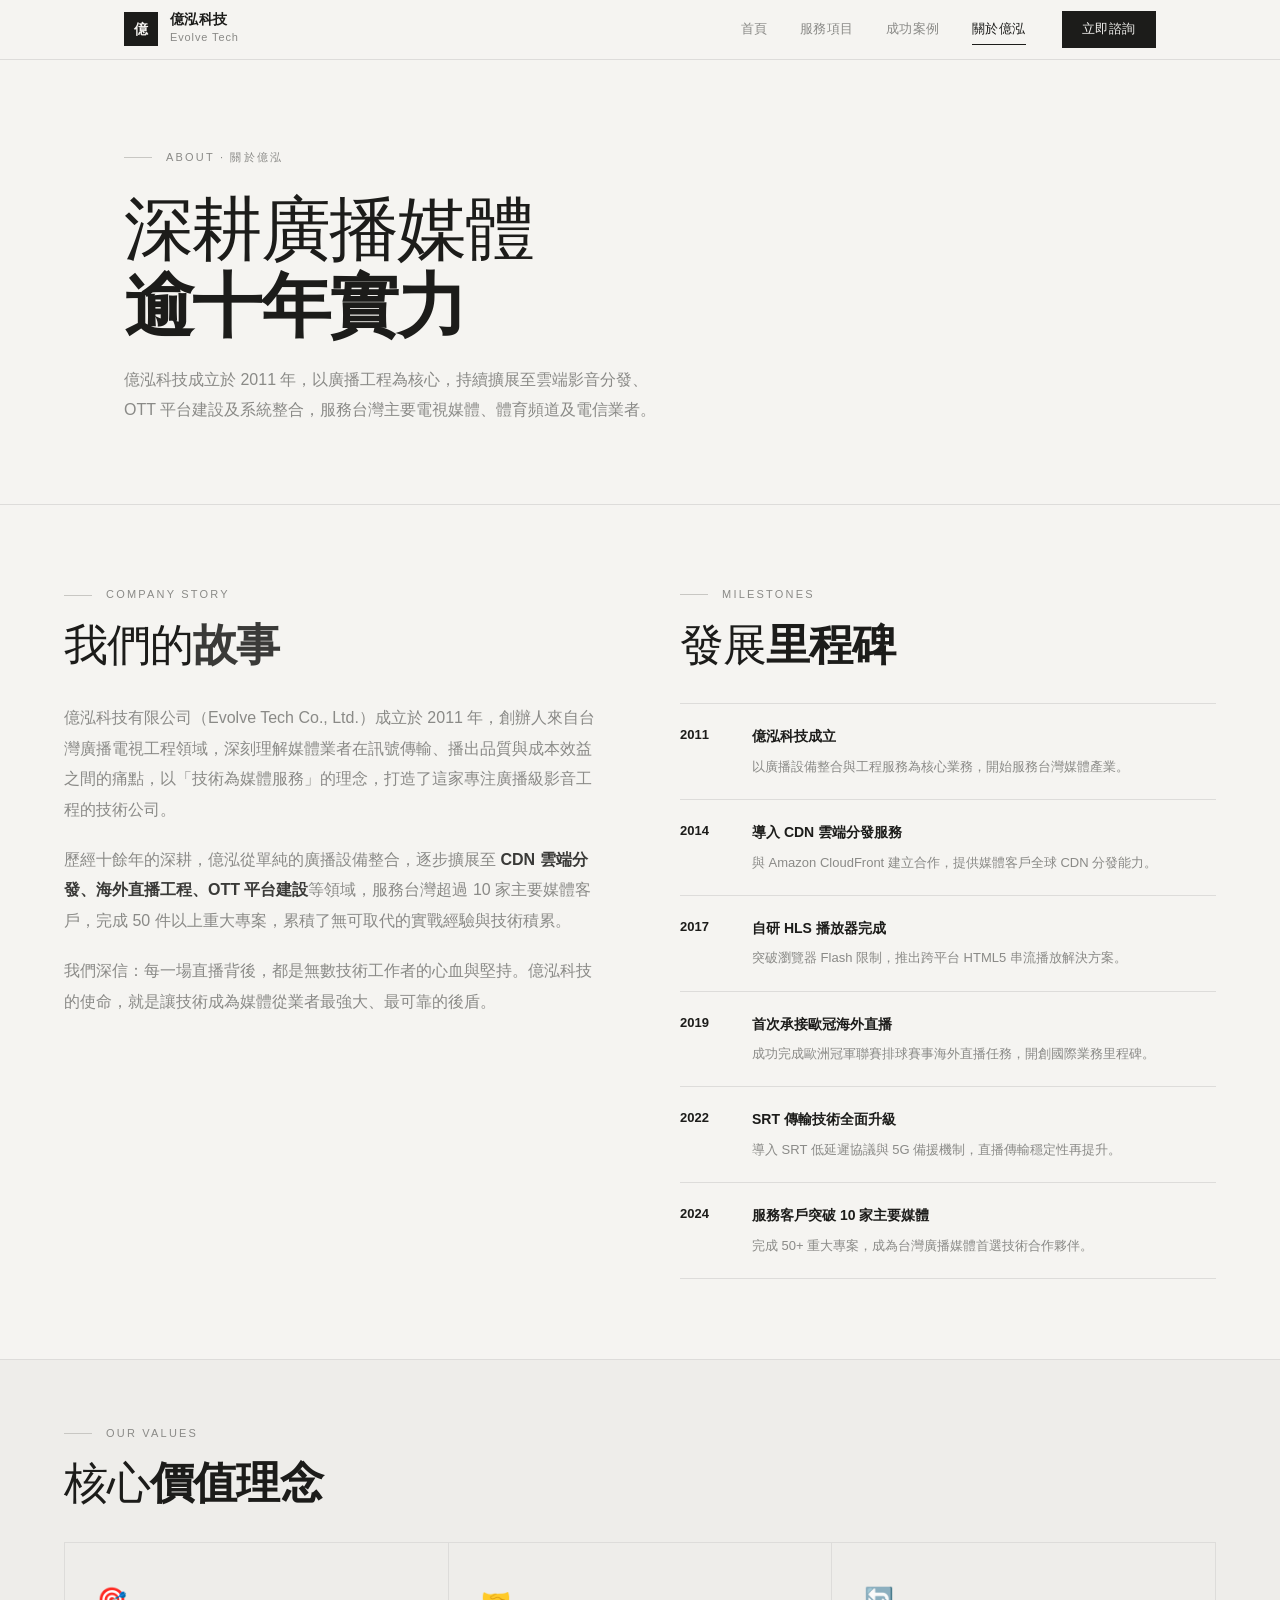
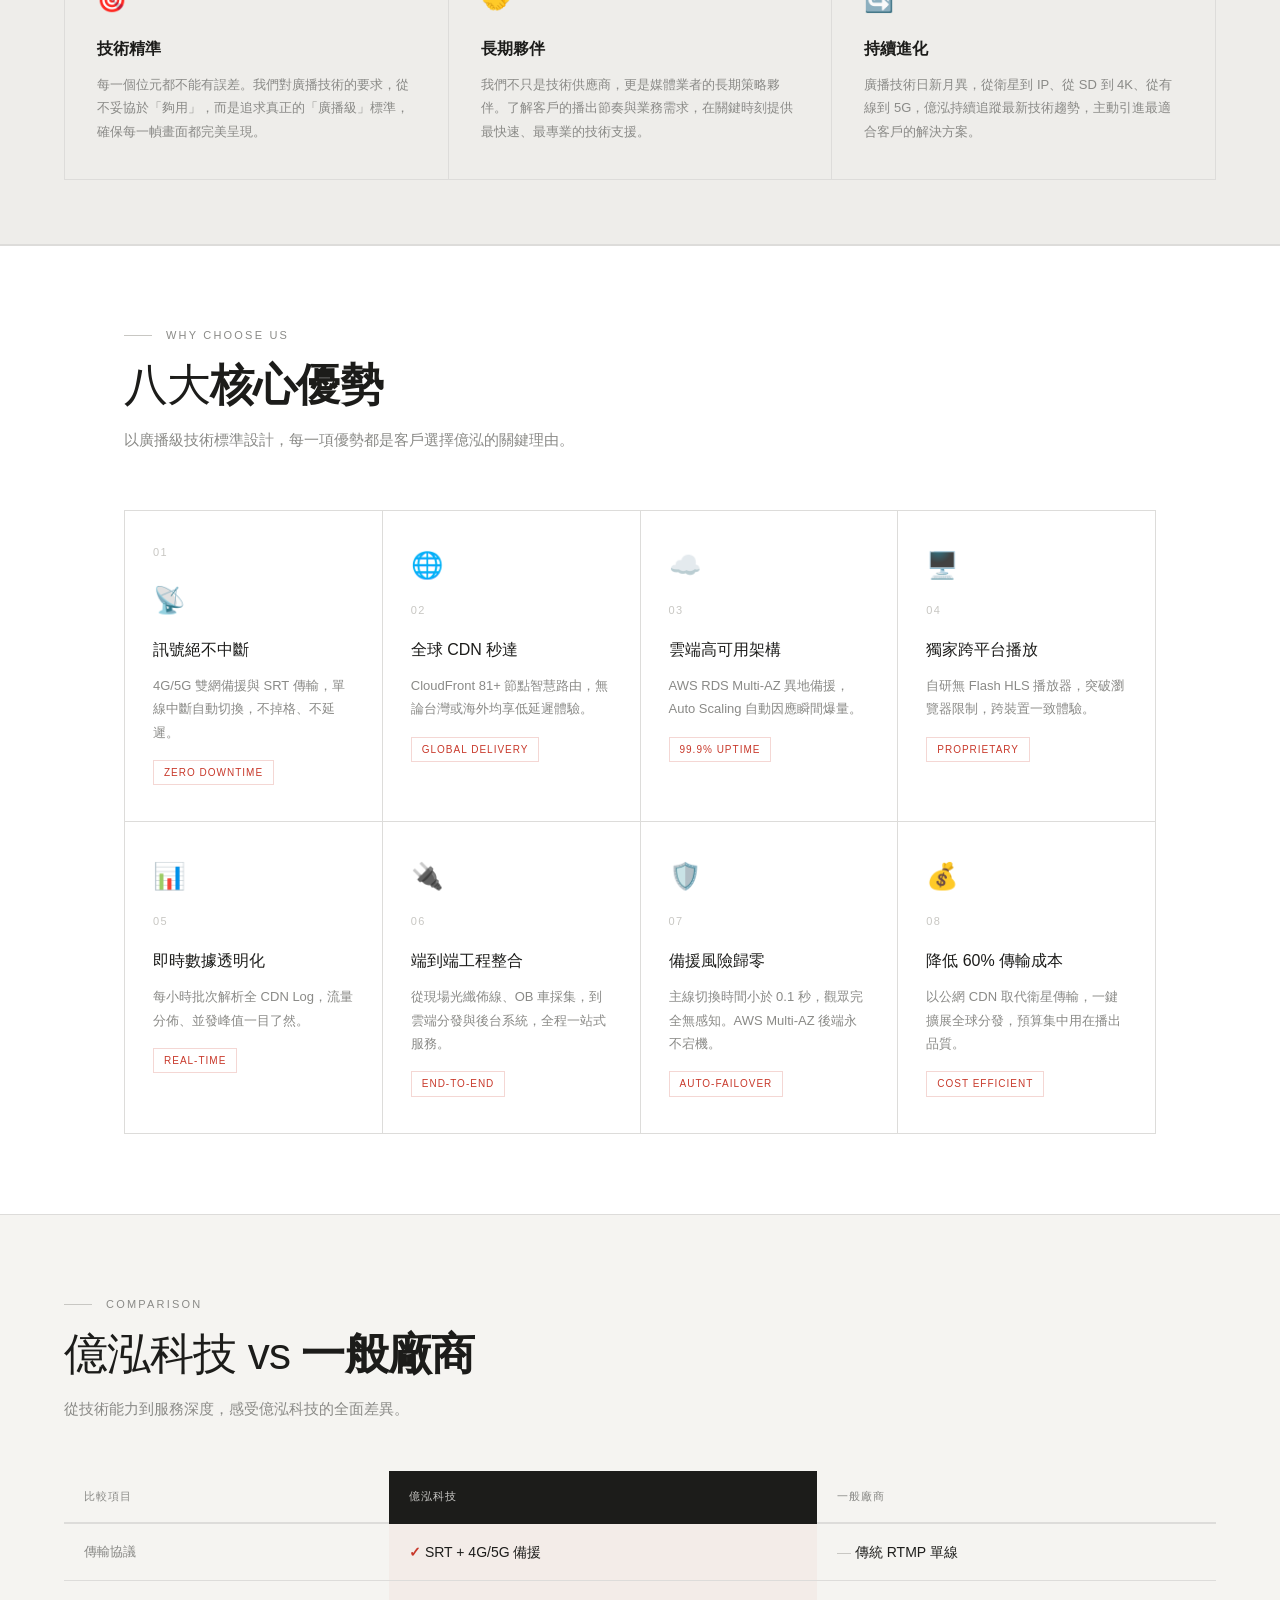
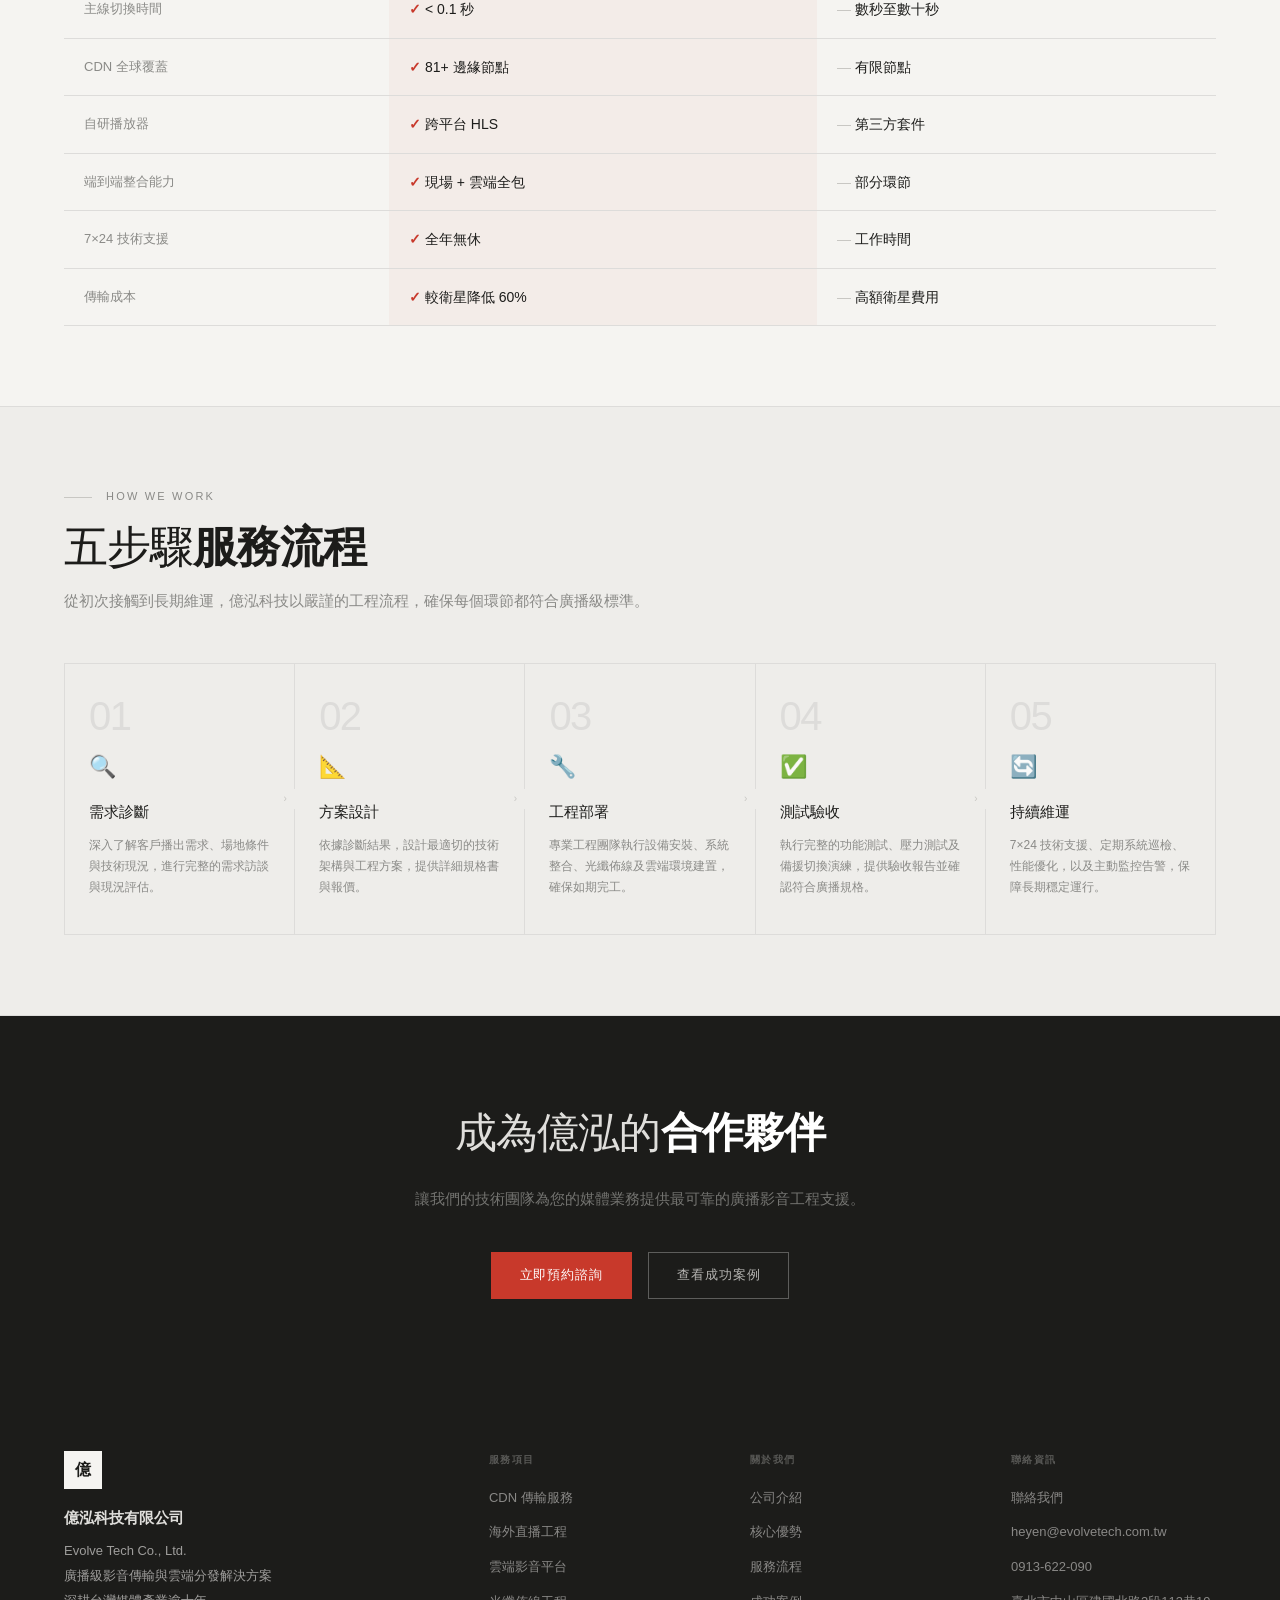
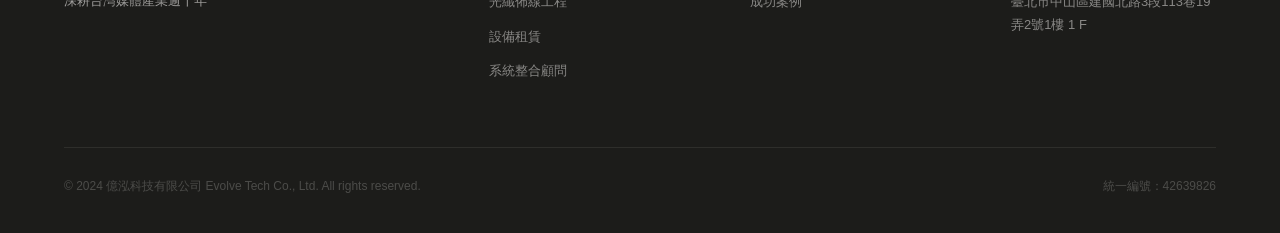
==== commit f34be596: "Update about.html" ====
--- a/about.html
+++ b/about.html
@@ -487,14 +487,14 @@
       <div class="f-col">
         <h4>聯絡資訊</h4>
         <a href="contact.html">聯絡我們</a>
-        <a href="mailto:info@evolvetech.com.tw">info@evolvetech.com.tw</a>
-        <a href="tel:+886227xxxxxx">+886-2-27XX-XXXX</a>
-        <a href="#">台北市信義區XX路X號X樓</a>
+        <a href="mailto:heyen@evolvetech.com.tw">heyen@evolvetech.com.tw</a>
+        <a href="tel:0913-622-090">0913-622-090</a>
+        <a href="#">臺北市中山區建國北路3段113巷19弄2號1樓 1 F</a>
       </div>
     </div>
     <div class="footer-bottom">
       <span>© 2024 億泓科技有限公司 Evolve Tech Co., Ltd. All rights reserved.</span>
-      <span>統一編號：XXXXXXXX</span>
+      <span>統一編號：42639826</span>
     </div>
   </div>
 </footer>
